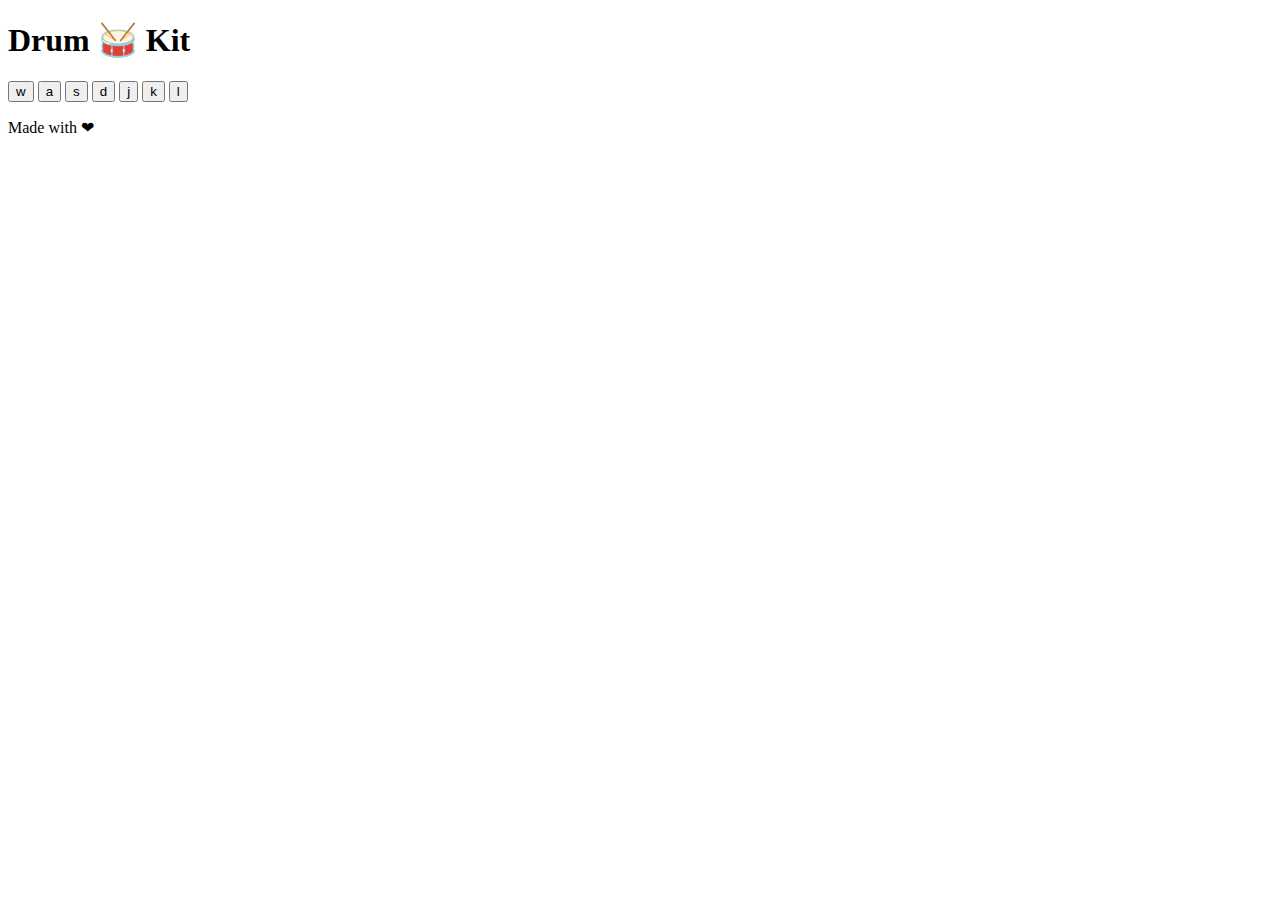
==== drum.html @ b6b4c0c2 "Add files via upload" ====
<!DOCTYPE html>
<html lang="en">
<head>
    <meta charset="UTF-8">
    <meta http-equiv="X-UA-Compatible" content="IE=edge">
    <meta name="viewport" content="width=device-width, initial-scale=1.0">
    <link rel="stylesheet" href="C:\Users\dell\Desktop\Project 1\trial 2\drum.css">
    <title>drum Set</title>
</head>
<body>
    <h1>Drum 🥁 Kit</h1>
    <div class="set">
        <button class="w drum">w</button>
        <button class="a drum">a</button>
        <button class="s drum">s</button>
        <button class="d drum">d</button>
        <button class="j drum">j</button>
        <button class="k drum">k</button>
        <button class="l drum">l</button>
      </div>
      <p>Made with ❤</p>
     <script src="C:\Users\dell\Desktop\Project 1\trial 2\drum.js"></script>
</body>
</html>
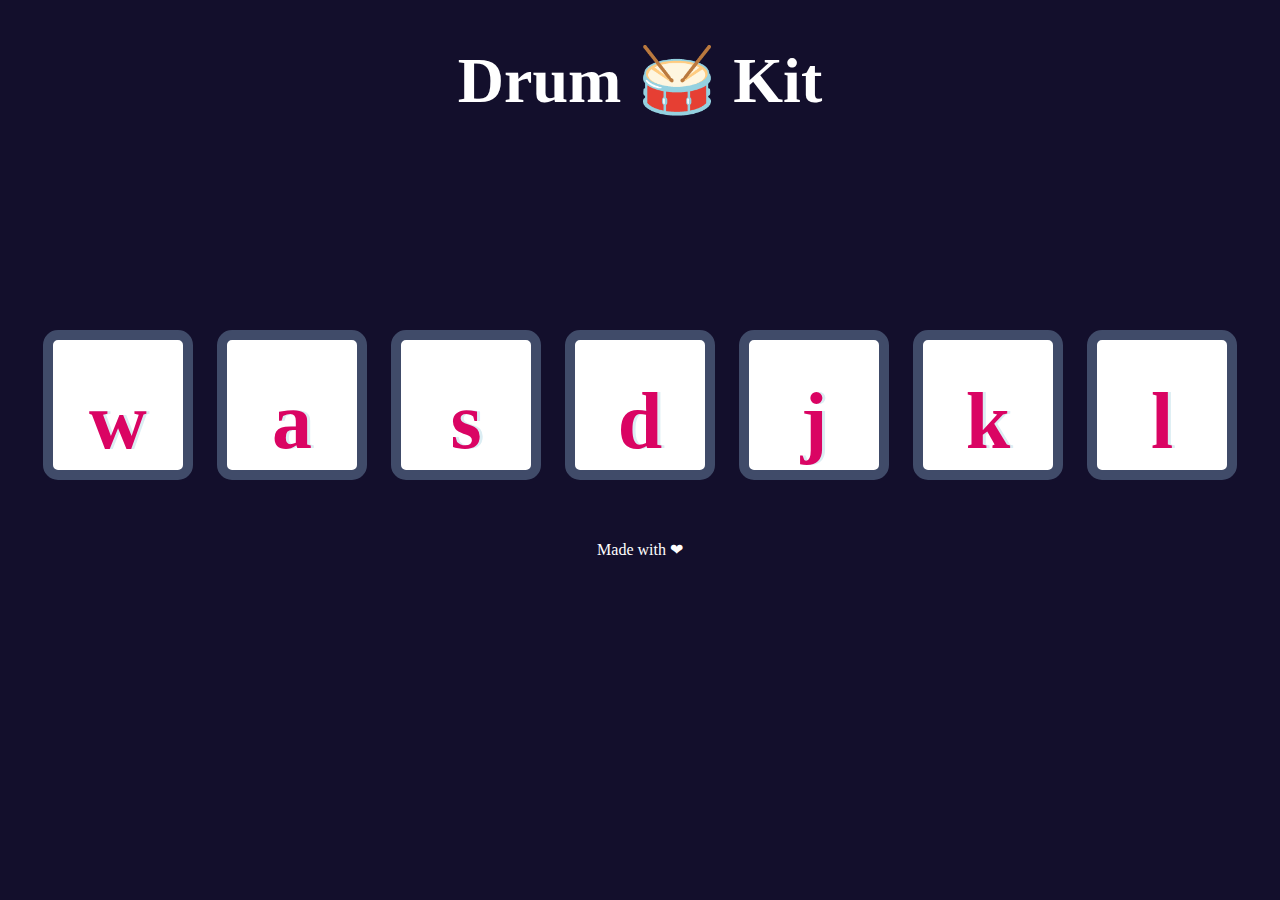
==== commit 1e7a61f9: "Update drum.html" ====
--- a/drum.html
+++ b/drum.html
@@ -4,7 +4,7 @@
     <meta charset="UTF-8">
     <meta http-equiv="X-UA-Compatible" content="IE=edge">
     <meta name="viewport" content="width=device-width, initial-scale=1.0">
-    <link rel="stylesheet" href="C:\Users\dell\Desktop\Project 1\trial 2\drum.css">
+    <link rel="stylesheet" href="drum.css">
     <title>drum Set</title>
 </head>
 <body>
@@ -19,6 +19,6 @@
         <button class="l drum">l</button>
       </div>
       <p>Made with ❤</p>
-     <script src="C:\Users\dell\Desktop\Project 1\trial 2\drum.js"></script>
+     <script src="drum.js"></script>
 </body>
-</html>+</html>
--- a/drum.css
+++ b/drum.css
@@ -0,0 +1,70 @@
+body{
+    background-color: rgb(19, 15, 44);
+
+}
+h1{
+    text-align: center;
+    color: white;
+    font-size: 4rem;
+}
+.set{
+    margin-top: 16%;
+    text-align: center;
+}
+button{
+    margin: 10px;
+}
+.pressed{
+    box-shadow: 0 3px 4px 0 #DBEDF3;
+opacity: 0.5;
+}
+.drum {
+    outline: none;
+    border: 10px solid #404B69;
+    font-size: 5rem;
+    font-family: 'Arvo', cursive;
+    line-height: 2;
+    font-weight: 900;
+    color: #DA0463;
+    text-shadow: 3px 0 #DBEDF3;
+    border-radius: 15px;
+    display: inline-block;
+    width: 150px;
+    height: 150px;
+    text-align: center;
+    margin: 10px;
+    background-color: white;
+  }
+p{
+    margin-top: 50px;
+    color: white;
+    text-align: center;
+}
+
+.w{
+background-image:url("images/tom1.png") ;
+ }
+
+.a{
+    background-image:url("images/tom2.png") ;
+}
+
+.s{
+    background-image:url("images/tom3.png") ;
+}
+
+.d{
+    background-image:url("images/tom4.png") ;
+}
+
+.j{
+    background-image:url("images/snare.png") ;
+}
+
+.k{
+    background-image:url("images/crash.png") ;
+}
+
+.l{
+    background-image:url("images/kick.png") ;
+}